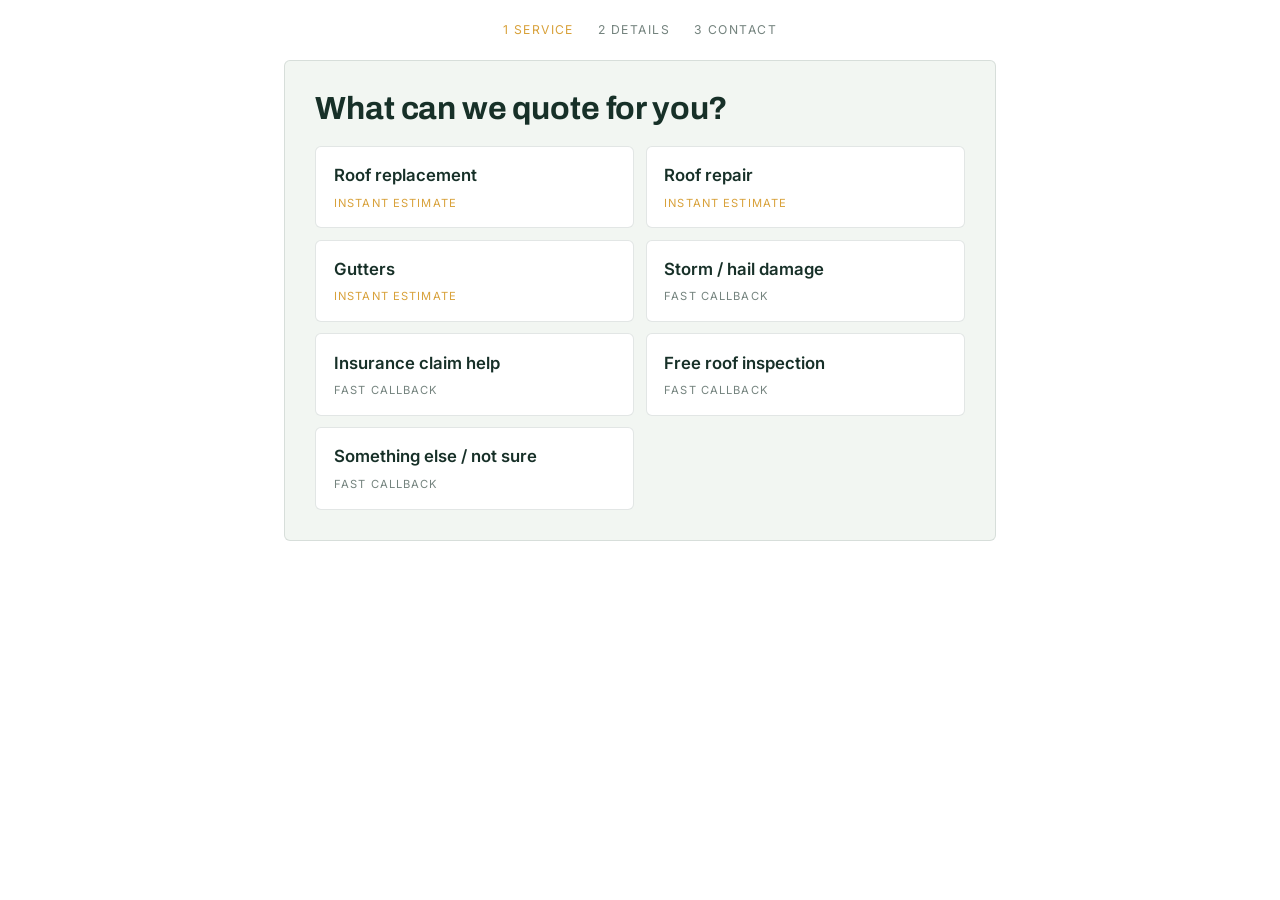
==== index.html @ 7a33d879 "Roofing instant-quote embed (North Star / Texas) — standalone iframe page Demo mode + example pricin" ====
<!DOCTYPE html>
<html lang="en">
<head>
  <meta charset="UTF-8" />
  <meta name="viewport" content="width=device-width, initial-scale=1" />
  <title>Instant Roofing Quote</title>
  <link rel="preconnect" href="https://fonts.googleapis.com" />
  <link rel="preconnect" href="https://fonts.gstatic.com" crossorigin />
  <link href="https://fonts.googleapis.com/css2?family=Archivo:wght@500;600;700;800&family=Inter:wght@300;400;500;600&family=Montserrat:wght@500;700&display=swap" rel="stylesheet" />
  <link rel="stylesheet" href="styles/main.css?v=2721279b" />
  <style>
    /* Embed mode: strip page chrome so only the quote tool shows */
    html, body { margin:0; background:transparent; }
    .wc-section--quote { padding: 20px 0; background:transparent; }
    .wc-wrap { max-width: 760px; }
  </style>
</head>
<body>
  <section class="wc-section wc-section--quote">
    <div class="wc-wrap">
      <div id="wcQuote" class="wc-quote" data-disclaimer="Estimate only — final price confirmed after a free roof inspection. Storm/hail and insurance work is quoted separately.">
        <noscript><p>Please enable JavaScript to use the instant quote tool.</p></noscript>
      </div>
    </div>
  </section>
  <script>window.QUOTE_CONFIG = {"business": "North Star Roofing & Restoration", "ajax": "", "domain": "northstarroofingtx.com", "phone": "(972) 555-0184", "phoneRaw": "+19725550184", "spread": 0.18, "roundTo": 100, "disclaimer": "Estimate only \u2014 final price confirmed after a free roof inspection. Storm/hail and insurance work is quoted separately.", "instant": [{"key": "replacement", "name": "Roof replacement", "base": 0, "fields": [{"key": "size", "label": "Roof size", "type": "select", "options": [{"value": "small", "label": "Small home (~1,500 sq ft)", "base": 9000}, {"value": "medium", "label": "Average home (~2,000 sq ft)", "base": 12000}, {"value": "large", "label": "Large home (~2,800 sq ft)", "base": 17000}, {"value": "xl", "label": "Extra-large (3,500+ sq ft)", "base": 22000}]}, {"key": "material", "label": "Shingle / material", "type": "select", "options": [{"value": "three_tab", "label": "3-tab asphalt shingle", "mult": 0.85}, {"value": "architectural", "label": "Architectural / dimensional shingle", "mult": 1.0}, {"value": "impact", "label": "Impact-resistant (Class 4)", "mult": 1.2}, {"value": "metal", "label": "Standing-seam metal", "mult": 1.95}]}, {"key": "stories", "label": "Stories", "type": "select", "options": [{"value": "one", "label": "Single-story", "mult": 1.0}, {"value": "two", "label": "Two-story", "mult": 1.12}]}, {"key": "pitch", "label": "Roof pitch / complexity", "type": "select", "options": [{"value": "standard", "label": "Standard pitch", "mult": 1.0}, {"value": "steep", "label": "Steep or cut-up roof", "mult": 1.18}]}]}, {"key": "repair", "name": "Roof repair", "base": 0, "fields": [{"key": "scope", "label": "What needs repair?", "type": "select", "options": [{"value": "minor", "label": "Minor leak / a few shingles", "base": 450}, {"value": "moderate", "label": "Section repair, flashing or vent", "base": 1200}, {"value": "major", "label": "Multiple areas / large section", "base": 3000}]}, {"key": "material", "label": "Roof type", "type": "select", "options": [{"value": "shingle", "label": "Asphalt shingle", "mult": 1.0}, {"value": "tile", "label": "Tile", "mult": 1.45}, {"value": "metal", "label": "Metal", "mult": 1.35}, {"value": "flat", "label": "Flat / low-slope", "mult": 1.25}]}]}, {"key": "gutters", "name": "Gutters", "base": 0, "fields": [{"key": "size", "label": "Home size", "type": "select", "options": [{"value": "small", "label": "Single-story (~150 ft)", "base": 1500}, {"value": "medium", "label": "Two-story / larger (~220 ft)", "base": 2400}, {"value": "large", "label": "Large / complex (~300 ft)", "base": 3400}]}, {"key": "type", "label": "Gutter type", "type": "select", "options": [{"value": "seamless5", "label": "Seamless aluminum 5\"", "mult": 1.0}, {"value": "oversized6", "label": "Oversized 6\"", "mult": 1.3}, {"value": "guards", "label": "With gutter guards", "mult": 1.7}]}]}], "intake": [{"key": "storm", "name": "Storm / hail damage", "fields": []}, {"key": "insurance", "name": "Insurance claim help", "fields": []}, {"key": "inspection", "name": "Free roof inspection", "fields": []}, {"key": "other", "name": "Something else / not sure", "fields": []}]};</script>
  <script src="scripts/quote.js"></script>
</body>
</html>
---- styles/main.css ----
/* ============================================================
   LITE layout — "sandstone" / West-Coast outdoor-living look.
   Own namespace (wc-*). Warm earthy palette + Poppins, themed via tokens.
   ============================================================ */
:root {
  --wc-bg: #ffffff;
  --wc-cream: #f2f6f2;
  --wc-peach: #e6efe7;
  --wc-text: #173028;
  --wc-muted: rgba(23,48,40,0.60);
  --wc-line: rgba(23,48,40,0.12);
  --wc-accent: #d8a13a;
  --wc-on-accent: #15302a;
  --wc-dark: #0f3329;
  --wc-overlay: 12,42,34;
  --wc-ff: 'Inter', system-ui, sans-serif;
  --wc-ff-display: 'Archivo', system-ui, sans-serif;
  --wc-fw-hero: 800;
  --wc-fw-h2: 700;
  --wc-max: 1140px;
  --wc-r: 6px;
}
* { box-sizing: border-box; }
html { scroll-behavior: smooth; }
body { margin: 0; font-family: var(--wc-ff); color: var(--wc-text); background: var(--wc-bg); line-height: 1.65; -webkit-font-smoothing: antialiased; }
h1, h2, h3, h4 { margin: 0 0 .5rem; line-height: 1.15; font-weight: 700; letter-spacing: -0.01em; }
/* Prominent headings use the theme's display face — for tidewater that's an
   elegant serif (Cormorant); for the Poppins themes it's identical to body. */
.wc-pagehead h1, .wc-hero h1, .wc-h2, .wc-cta h2, .wc-promo__h { font-family: var(--wc-ff-display); letter-spacing: -0.005em; }
/* Big numeric + quote moments also use the display serif (per the font map):
   stats numbers, step numbers, trust-band items, testimonial quotes. Small
   headings (card/step/footer titles), eyebrows, buttons, nav and forms stay on
   the body face. For the Poppins themes display == body, so they're unchanged. */
.wc-stats__n, .wc-steps__n, .wc-trust__big, .wc-review p { font-family: var(--wc-ff-display); }
p { margin: 0 0 1rem; }
a { color: inherit; text-decoration: none; }
img { max-width: 100%; display: block; }
.wc-wrap { width: 100%; max-width: var(--wc-max); margin: 0 auto; padding: 0 1.5rem; }
.wc-h2 { font-size: clamp(1.7rem, 3.2vw, 2.4rem); margin-bottom: 1.5rem; font-weight: var(--wc-fw-h2); }

/* kicker with short underline */
.wc-kicker { display: inline-block; font-size: .8rem; font-weight: 700; letter-spacing: .08em; text-transform: uppercase; color: var(--wc-accent); margin: 0 0 .9rem; padding-bottom: .35rem; border-bottom: 2px solid var(--wc-accent); }
.wc-kicker--light { color: #fff; border-color: rgba(255,255,255,.5); }
.wc-kicker--accent { color: var(--wc-accent); border-color: var(--wc-accent); }

/* buttons */
.wc-btn { display: inline-flex; align-items: center; justify-content: center; gap: .5rem; font-weight: 600; font-size: .95rem; padding: .8rem 1.5rem; border-radius: var(--wc-r); border: 2px solid transparent; cursor: pointer; transition: transform .15s ease, box-shadow .15s ease, opacity .15s ease; }
.wc-btn:hover { transform: translateY(-1px); }
.wc-btn--accent { background: var(--wc-accent); color: var(--wc-on-accent); }
.wc-btn--accent:hover { filter: brightness(0.92); }
.wc-btn--dark { background: var(--wc-dark); color: #fff; }
.wc-btn--outline { background: transparent; border-color: rgba(255,255,255,.45); color: #fff; }
.wc-btn--outline:hover { border-color: #fff; }
.wc-btn--lg { padding: 1rem 2rem; font-size: 1.05rem; }
.wc-btn--block { width: 100%; }

/* header */
.wc-header { position: sticky; top: 0; z-index: 50; background: var(--wc-bg); border-bottom: 1px solid var(--wc-line); transition: box-shadow .2s ease; }
.wc-header.is-stuck { box-shadow: 0 2px 14px rgba(54,48,44,.08); }
.wc-header__inner { display: flex; align-items: center; gap: 1.5rem; height: 76px; }
.wc-brand { font-weight: 800; font-size: 1.2rem; letter-spacing: -0.02em; text-transform: uppercase; display: inline-flex; align-items: center; }
.wc-logo { height: 46px; width: auto; display: block; }
.wc-logo--footer { height: 46px; }
.wc-nav { display: flex; gap: 1.5rem; margin-left: auto; }
.wc-nav a { position: relative; font-weight: 500; font-size: .95rem; opacity: .82; padding-bottom: 5px; transition: opacity .2s ease; }
.wc-nav a::after { content: ""; position: absolute; left: 0; bottom: 0; width: 0; height: 1px; background: #fff; transition: width .3s ease; }
.wc-nav a:hover { opacity: 1; }
.wc-nav a:hover::after, .wc-nav a:focus-visible::after, .wc-nav a.active::after { width: 100%; }
.wc-header__actions { display: flex; align-items: center; gap: 1rem; margin-left: auto; }
.wc-phone { font-weight: 700; color: var(--wc-text); }
.wc-call { display: none; align-items: center; gap: .4rem; font-family: var(--wc-ff); font-weight: 700; font-size: .92rem; padding: .55rem .95rem; border-radius: var(--wc-r); background: var(--wc-accent); color: var(--wc-on-accent); }
.wc-call svg { width: 16px; height: 16px; }
.wc-burger { display: none; flex-direction: column; gap: 4px; background: none; border: 0; cursor: pointer; padding: 6px; }
.wc-burger span { width: 22px; height: 2px; background: var(--wc-text); border-radius: 2px; }
.wc-mobile { display: none; flex-direction: column; gap: .25rem; padding: .5rem 1.5rem 1rem; }
.wc-mobile a { padding: .7rem 0; font-weight: 500; font-size: .9rem; text-transform: uppercase; letter-spacing: .14em; border-bottom: 1px solid var(--wc-line); }
.wc-mobile a:last-child { border: 0; margin-top: .5rem; }
.wc-mobile.is-open { display: flex; }

/* hero */
.wc-hero { position: relative; color: #fff; background-image: linear-gradient(100deg, rgba(var(--wc-overlay),.90) 0%, rgba(var(--wc-overlay),.74) 44%, rgba(var(--wc-overlay),.45) 100%), url('../assets/hero.jpg?v=5aa5b622'); background-size: cover; background-position: center; }
.wc-hero__inner { padding: clamp(4rem, 9vw, 7rem) 1.5rem clamp(3rem, 6vw, 5rem); max-width: 760px; }
.wc-hero h1 { font-size: clamp(2.2rem, 5.5vw, 3.8rem); font-weight: var(--wc-fw-hero); margin-bottom: 1.2rem; }
.wc-accent { color: var(--wc-accent); white-space: nowrap; }
.wc-hero p { font-size: 1.15rem; color: rgba(255,255,255,.9); max-width: 560px; margin-bottom: 1.8rem; }
.wc-hero__bar { background: rgba(var(--wc-overlay),.85); border-top: 1px solid rgba(255,255,255,.12); font-size: .9rem; letter-spacing: .02em; }
.wc-hero__bar .wc-wrap { max-width: 760px; padding-top: .9rem; padding-bottom: .9rem; color: rgba(255,255,255,.85); }
/* button row in the hero — equal-width buttons */
.wc-hero__cta { display: flex; flex-wrap: wrap; gap: .9rem; align-items: center; margin-top: 1.8rem; }
.wc-hero__cta .wc-btn { min-width: 190px; }
/* split hero: drop the strip + divider line under the statement; dim the lead for contrast */
.wc-hero--split .wc-hero__bar { display: none; }
.wc-hero--split .wc-hero__copy p { color: rgba(243,247,249,.62); }
.wc-hero--split .wc-hero__cta { margin-top: 2rem; }
/* tall / immersive hero (opt-in via config hero_size:"tall") — shows off the photo */
.wc-hero--tall { background-image: linear-gradient(100deg, rgba(var(--wc-overlay),.94) 0%, rgba(var(--wc-overlay),.88) 48%, rgba(var(--wc-overlay),.60) 74%, rgba(var(--wc-overlay),.32) 100%), url('../assets/hero.jpg?v=5aa5b622'); }
.wc-hero--tall .wc-hero__inner { max-width: 920px; min-height: min(84vh, 780px); display: flex; flex-direction: column; justify-content: center; padding-top: clamp(5rem, 12vw, 9rem); padding-bottom: clamp(4rem, 9vw, 7rem); }
.wc-hero--tall h1 { font-size: clamp(2.6rem, 6.4vw, 4.6rem); }
.wc-hero--tall .wc-hero__copy > p { font-size: 1.2rem; max-width: 620px; }
/* split hero (opt-in via config hero_size:"split") — statement left, whole photo right */
.wc-hero__media { display: none; }
.wc-hero--split { background-image: none; background: var(--wc-dark); }
.wc-hero--split .wc-hero__inner { max-width: var(--wc-max); display: grid; grid-template-columns: 1.06fr 0.94fr; gap: clamp(1.5rem, 4vw, 3.5rem); align-items: center; padding-top: clamp(2.5rem, 6vw, 4rem); padding-bottom: clamp(2.5rem, 6vw, 4rem); }
.wc-hero--split h1 { font-size: clamp(2rem, 4vw, 3.2rem); }
.wc-hero--split .wc-hero__media { display: block; align-self: stretch; min-height: clamp(300px, 38vw, 460px); background-image: url('../assets/hero.jpg?v=5aa5b622'); background-size: contain; background-position: center; background-repeat: no-repeat; }

/* trust bar */
.wc-trust { padding: 2.5rem 0; border-bottom: 1px solid var(--wc-line); }
.wc-trust__grid { display: grid; grid-template-columns: repeat(3, 1fr); gap: 2rem; align-items: center; text-align: center; }
.wc-trust__big { font-size: 1.4rem; font-weight: var(--wc-fw-hero); margin: 0; }
.wc-trust__sub { color: var(--wc-muted); font-size: .92rem; margin: .3rem 0 0; }

/* sections */
.wc-section { padding: clamp(3.5rem, 7vw, 6rem) 0; }
.wc-pagehead--quote { padding: clamp(2rem, 4vw, 3rem) 0 clamp(1.75rem, 3.5vw, 2.5rem); }
.wc-pagehead--quote p { font-size: 1rem; }
.wc-section--quote { padding-top: clamp(1.25rem, 2.5vw, 1.75rem); }
.wc-section--quote .wc-q__steps { margin-bottom: 1.25rem; }
.wc-section--quote .wc-q__panel { padding: clamp(1.25rem, 3vw, 1.9rem); }
.wc-section--quote .wc-q__panel .wc-h2 { margin-bottom: 1.1rem; }
.wc-section--quote .wc-q__grid { gap: .7rem; }
.wc-section--quote .wc-q__svc { padding: .95rem 1.1rem; gap: .25rem; }
.wc-section--tint { background: var(--wc-cream); }

/* inner page header + prose + checklists */
.wc-pagehead { background: var(--wc-dark); color: #fff; padding: clamp(3rem, 6vw, 4.5rem) 0 clamp(2.5rem, 5vw, 3.5rem); }
.wc-pagehead h1 { font-size: clamp(2rem, 4.5vw, 3rem); font-weight: var(--wc-fw-hero); margin: .5rem 0 .9rem; }
.wc-pagehead p { color: rgba(255,255,255,.86); max-width: 660px; margin: 0; font-size: 1.1rem; }
.wc-crumb { font-size: .82rem; color: rgba(255,255,255,.6); margin-bottom: .7rem; }
.wc-crumb a { color: rgba(255,255,255,.82); }
.wc-crumb a:hover { color: var(--wc-accent); }
.wc-prose { max-width: 760px; }
.wc-prose p { font-size: 1.08rem; color: var(--wc-muted); }
.wc-prose .wc-btn { margin-top: 1rem; }
.wc-checks { list-style: none; padding: 0; margin: 0; display: grid; gap: .8rem; }
.wc-checks--2col { grid-template-columns: 1fr 1fr; }
.wc-checks li { position: relative; padding-left: 1.9rem; font-weight: 500; }
.wc-checks li::before { content: "✓"; position: absolute; left: 0; top: 0; color: var(--wc-accent); font-weight: 700; }
.wc-checks a:hover { color: var(--wc-accent); }
@media (max-width: 600px) { .wc-checks--2col { grid-template-columns: 1fr; } }

/* service grid */
.wc-svc-grid { display: grid; grid-template-columns: repeat(3, 1fr); gap: 1.5rem; }
.wc-svc { display: block; color: inherit; background: var(--wc-bg); border: 1px solid var(--wc-line); border-radius: var(--wc-r); padding: 1.6rem; transition: transform .15s ease, box-shadow .15s ease; }
a.wc-svc:hover { transform: translateY(-3px); box-shadow: 0 10px 28px rgba(54,48,44,.10); }
.wc-ico { display: inline-grid; place-items: center; width: 46px; height: 46px; border-radius: 10px; background: var(--wc-peach); color: var(--wc-accent); margin-bottom: .9rem; }
.wc-ico svg { width: 24px; height: 24px; }
/* minimal icons (opt-in via config minimal_icons): no tile, larger, thinner line */
.wc-icons--minimal .wc-ico { background: none; width: auto; height: auto; border-radius: 0; margin-bottom: 1.15rem; }
.wc-icons--minimal .wc-ico svg { width: 30px; height: 30px; stroke-width: 1.25; }
.wc-svc h3 { font-size: 1.1rem; }
.wc-svc p { color: var(--wc-muted); margin: 0; font-size: .95rem; }
.wc-svc__more { display: inline-block; margin-top: .8rem; color: var(--wc-accent); font-weight: 600; font-size: .9rem; }
.wc-btn--sm { padding: .55rem 1rem; font-size: .88rem; }

/* split (image + text) */
.wc-split { display: grid; grid-template-columns: 1fr 1fr; gap: 3.5rem; align-items: center; }
.wc-split__img { min-height: 380px; border-radius: var(--wc-r); background-size: cover; background-position: center; }

/* steps */
.wc-steps { list-style: none; padding: 0; margin: 0; display: grid; gap: 1.5rem; }
.wc-steps li { display: flex; gap: 1rem; }
.wc-steps__n { flex: none; min-width: 1.6rem; color: var(--wc-accent); font-weight: var(--wc-fw-hero); font-size: 1.7rem; line-height: 1.05; }
.wc-steps h3 { font-size: 1.1rem; margin: .25rem 0 .25rem; }
.wc-steps p { color: var(--wc-muted); margin: 0; }

/* stats band */
.wc-stats { background: var(--wc-dark); color: #fff; padding: clamp(3rem, 6vw, 4.5rem) 0; text-align: center; }
.wc-stats__grid { display: grid; grid-template-columns: repeat(3, 1fr); gap: 2rem; margin-top: 1.5rem; }
.wc-stats__n { display: block; font-size: clamp(2rem, 4vw, 2.8rem); font-weight: var(--wc-fw-hero); color: var(--wc-accent); }
.wc-stats__l { color: rgba(255,255,255,.78); font-size: .95rem; }

/* reviews */
.wc-reviews { display: grid; grid-template-columns: repeat(3, 1fr); gap: 1.5rem; }
.wc-review { margin: 0; background: var(--wc-bg); border: 1px solid var(--wc-line); border-radius: var(--wc-r); padding: 1.6rem; }
.wc-stars { color: var(--wc-accent); letter-spacing: 2px; margin-bottom: .6rem; }
.wc-review p { font-size: 1.18rem; line-height: 1.55; }
.wc-review cite { font-style: normal; font-weight: 700; font-size: .9rem; }

/* locations */
.wc-locations { list-style: none; padding: 0; margin: 0; column-count: 2; column-gap: 2rem; }
.wc-locations li { break-inside: avoid; padding: .35rem 0 .35rem 1.7rem; position: relative; }
.wc-locations li::before { content: "✓"; position: absolute; left: 0; color: var(--wc-accent); font-weight: 700; }
.wc-locations a { font-weight: 500; }
.wc-locations a:hover { color: var(--wc-accent); }
.wc-locations__more { font-weight: 700; color: var(--wc-accent); }
.wc-locations__more::before { content: "" !important; }

/* gallery */
/* gallery copies the Sonshine (editorial) gallery exactly: 90rem container,
   responsive 1.5→5rem side padding, 1.25rem gap between photos. */
.wc-gallery-wrap { width: 100%; max-width: 90rem; margin: 0 auto; padding: 0 clamp(1.5rem, 5vw, 5rem); }
.wc-gallery { display: grid; grid-template-columns: repeat(3, 1fr); gap: 1.25rem; }
/* photo grid styled like the Sonshine gallery: full-bleed cover cells, white
   uppercase caption on a gradient, no side/text padding, sharp corners. */
.wc-gitem { position: relative; width: 100%; aspect-ratio: 4 / 5; overflow: hidden; background: var(--wc-peach); }
.wc-gitem img { width: 100%; height: 100%; object-fit: cover; display: block; transition: transform .7s ease; }
.wc-gitem:hover img { transform: scale(1.05); }
.wc-gitem::after { content: ""; position: absolute; inset: 0; z-index: 1; background: linear-gradient(180deg, rgba(var(--wc-overlay),0) 55%, rgba(var(--wc-overlay),.72) 100%); }
.wc-gitem figcaption { position: absolute; left: 1.25rem; right: 1.25rem; bottom: 1.15rem; z-index: 2; display: flex; flex-direction: column; align-items: flex-start; gap: .4rem; color: #fff; font-family: 'Inter', 'Open Sans', system-ui, sans-serif; text-transform: uppercase; }
.wc-gitem__svc { color: #fff; font-weight: 600; font-size: .82rem; letter-spacing: .1em; line-height: 1.25; }
.wc-gitem__area { color: rgba(255,255,255,.72); font-weight: 500; font-size: .66rem; letter-spacing: .13em; }
.wc-gitem__area::before { content: none; }

/* instant-quote tool */
.wc-quote { max-width: 760px; margin: 0 auto; }
.wc-q__steps { display: flex; gap: 1.5rem; justify-content: center; margin-bottom: 2rem; font-size: .76rem; letter-spacing: .12em; text-transform: uppercase; color: var(--wc-muted); }
.wc-q__steps span.on { color: var(--wc-accent); }
.wc-q__panel { background: var(--wc-cream); border: 1px solid var(--wc-line); border-radius: var(--wc-r); padding: clamp(1.5rem, 4vw, 2.5rem); }
.wc-q__panel .wc-h2 { font-size: clamp(1.4rem, 3vw, 2rem); margin-bottom: 1.5rem; }
.wc-q__grid { display: grid; grid-template-columns: 1fr 1fr; gap: 1rem; }
.wc-q__svc { display: flex; flex-direction: column; gap: .4rem; align-items: flex-start; text-align: left; padding: 1.2rem; background: var(--wc-bg); border: 1px solid var(--wc-line); border-radius: var(--wc-r); cursor: pointer; transition: border-color .15s ease, transform .15s ease; color: var(--wc-text); font: inherit; }
.wc-q__svc:hover { border-color: var(--wc-accent); transform: translateY(-2px); }
.wc-q__svc-name { font-weight: 600; font-size: 1.05rem; }
.wc-q__svc-tag { font-size: .7rem; letter-spacing: .1em; text-transform: uppercase; color: var(--wc-accent); }
.wc-q__svc-tag--alt { color: var(--wc-muted); }
.wc-q__fields { display: grid; grid-template-columns: 1fr 1fr; gap: 1rem; margin-bottom: 1.5rem; }
.wc-q__field { display: block; font-size: .8rem; font-weight: 600; }
.wc-q__field > span { display: block; margin-bottom: .35rem; }
.wc-q__field input, .wc-q__field select, .wc-q__field textarea { width: 100%; padding: .7rem .8rem; border: 1px solid var(--wc-line); border-radius: 8px; background: var(--wc-bg); color: var(--wc-text); font: inherit; font-weight: 400; }
.wc-q__field input:focus, .wc-q__field select:focus, .wc-q__field textarea:focus { outline: 2px solid var(--wc-accent); outline-offset: 1px; border-color: transparent; }
.wc-nowrap { white-space: nowrap; }
.wc-q__hint { color: var(--wc-muted); font-size: .85rem; line-height: 1.45; margin: -.6rem 0 1.2rem; }
.wc-q__back { color: var(--wc-muted); cursor: pointer; font-size: .85rem; font-weight: 600; margin: 0 0 .9rem; }
.wc-q__back:hover { color: var(--wc-accent); }
.wc-q__fine { color: var(--wc-muted); font-size: .8rem; margin: 1rem 0 0; }
.wc-q__result { text-align: center; }
.wc-q__range { font-family: var(--wc-ff-display); font-weight: var(--wc-fw-hero); font-size: clamp(2.4rem, 6vw, 3.6rem); color: var(--wc-accent); line-height: 1.05; margin: .3rem 0; }
.wc-q__range--sm { font-size: clamp(1.8rem, 4vw, 2.6rem); color: var(--wc-text); }
.wc-q__sub { color: var(--wc-muted); max-width: 54ch; margin: .5rem auto 1.2rem; }
.wc-q__sent { color: var(--wc-text); max-width: 54ch; margin: 0 auto 1.6rem; }
.wc-q__actions { display: flex; flex-direction: column; align-items: center; gap: .75rem; }
.wc-q__call { white-space: nowrap; }
@media (max-width: 600px) {
  .wc-q__fields { grid-template-columns: 1fr; }
  /* Quote: keep services in two columns on mobile + compact the page header
     so every service is visible on first load instead of scrolling. */
  .wc-section--quote .wc-q__grid { grid-template-columns: 1fr 1fr; gap: .5rem; }
  .wc-section--quote .wc-q__svc { padding: .7rem .8rem; }
  .wc-section--quote .wc-q__svc-name { font-size: .92rem; line-height: 1.2; }
  .wc-section--quote .wc-q__svc-tag { font-size: .62rem; }
  .wc-pagehead--quote { padding: 1.25rem 0 1.1rem; }
  .wc-pagehead--quote h1 { font-size: 1.7rem; margin: .35rem 0 .6rem; }
  .wc-pagehead--quote p { font-size: .9rem; line-height: 1.4; }
  .wc-section--quote .wc-q__steps { margin-bottom: 1rem; gap: 1rem; font-size: .68rem; }
  .wc-section--quote .wc-q__panel { padding: 1.1rem; }
  .wc-section--quote .wc-q__panel .wc-h2 { font-size: 1.3rem; margin-bottom: .9rem; }
}
@media (max-width: 380px) { .wc-q__grid, .wc-section--quote .wc-q__grid { grid-template-columns: 1fr; } }
@media (max-width: 1024px) { .wc-gallery { grid-template-columns: repeat(2, 1fr); } }
@media (max-width: 580px) { .wc-gallery { grid-template-columns: 1fr; } }

/* contact form */
.wc-form { background: var(--wc-bg); border: 1px solid var(--wc-line); border-radius: var(--wc-r); padding: 1.8rem; box-shadow: 0 8px 30px rgba(54,48,44,.06); }
.wc-form__row { display: grid; grid-template-columns: 1fr 1fr; gap: 1rem; }
.wc-form label { display: block; font-weight: 600; font-size: .88rem; margin-bottom: 1rem; }
.wc-form input, .wc-form select, .wc-form textarea { width: 100%; margin-top: .35rem; padding: .7rem .8rem; border: 1px solid var(--wc-line); border-radius: 8px; font: inherit; font-weight: 400; background: var(--wc-bg); color: var(--wc-text); }
.wc-form input:focus, .wc-form select:focus, .wc-form textarea:focus { outline: 2px solid var(--wc-accent); outline-offset: 1px; border-color: transparent; }
.wc-contact__line { margin: .3rem 0; }
.wc-contact__line a { color: var(--wc-accent); font-weight: 600; }
.wc-badge { max-width: 160px; height: auto; margin-top: 1.5rem; }

/* Extended contact (engine tier): fuller quote form + info card */
.wc-contactx__lead { color: var(--wc-muted); max-width: 620px; margin: .6rem 0 2.2rem; }
.wc-opt { color: var(--wc-muted); font-weight: 500; font-size: .8rem; }
.wc-contactx { display: grid; grid-template-columns: 1.6fr 1fr; gap: 2.5rem; align-items: start; }
.wc-form--lg { padding: 2rem; }
.wc-upload { display: block; margin-bottom: 1rem; }
.wc-upload__title { display: block; font-weight: 600; font-size: .88rem; margin-bottom: .45rem; }
.wc-upload__title em { color: var(--wc-muted); font-style: normal; font-weight: 500; font-size: .8rem; }
.wc-upload__drop { display: flex; flex-direction: column; align-items: center; justify-content: center; gap: .35rem; text-align: center; padding: 1.8rem 1rem; border: 1.5px dashed var(--wc-line-strong); border-radius: var(--wc-r); cursor: pointer; transition: border-color .15s, background .15s; position: relative; }
.wc-upload__drop:hover, .wc-upload__drop.is-drag { border-color: var(--wc-accent); background: var(--wc-subtle); }
.wc-upload__drop.is-filled { border-style: solid; border-color: var(--wc-accent); }
.wc-upload__drop svg { width: 26px; height: 26px; color: var(--wc-muted); }
.wc-upload__cta { font-size: .9rem; }
.wc-upload__cta strong { color: var(--wc-accent); }
.wc-upload__hint { font-size: .76rem; letter-spacing: .04em; text-transform: uppercase; color: var(--wc-muted); }
.wc-upload__drop input[type="file"] { position: absolute; inset: 0; opacity: 0; cursor: pointer; }
.wc-upload__more { font-size: .85rem; color: var(--wc-muted); margin: .9rem 0 0; }
.wc-upload__more a { color: var(--wc-accent); font-weight: 600; }
.wc-infocard { background: var(--wc-surface); border: 1px solid var(--wc-line); border-radius: var(--wc-r); padding: 1.8rem; }
.wc-infocard__h { font-family: var(--wc-ff-display); font-weight: var(--wc-fw-h2); font-size: 1.5rem; margin: 0 0 1.4rem; }
.wc-infocard__row { display: flex; flex-direction: column; gap: .15rem; padding: .85rem 0; border-top: 1px solid var(--wc-line); }
.wc-infocard__row:first-of-type { border-top: 0; padding-top: 0; }
.wc-infocard__k { font-size: .72rem; letter-spacing: .1em; text-transform: uppercase; color: var(--wc-muted); }
.wc-infocard__v { color: var(--wc-text); }
.wc-infocard a.wc-infocard__v { color: var(--wc-accent); font-weight: 600; }
.wc-infocard .wc-badge { margin-top: 1.2rem; }
@media (max-width: 820px) { .wc-contactx { grid-template-columns: 1fr; } }
.wc-cert { display: grid; grid-template-columns: auto 1fr; gap: clamp(1.2rem, 3vw, 2.6rem); align-items: center; }
.wc-cert__badge { width: clamp(110px, 15vw, 150px); height: auto; object-fit: contain; }
.wc-cert__body p:last-child { margin-bottom: 0; color: var(--wc-muted); }
@media (max-width: 640px) { .wc-cert { grid-template-columns: 1fr; } .wc-cert__badge { width: 120px; } }

/* brands */
.wc-brands { text-align: center; }
.wc-brands-img { display: block; width: 100%; max-width: 1040px; margin: 0 auto; height: auto; }
.wc-brands__cta { margin-top: 1.75rem; }

/* feature/brand page promo band */
.wc-promo { background: var(--wc-dark); color: #fff; padding: clamp(3rem, 6vw, 4.5rem) 0; text-align: center; }
.wc-promo__h { color: #fff; font-size: clamp(1.6rem, 3.2vw, 2.3rem); margin: .2rem 0; font-weight: var(--wc-fw-h2); }
.wc-promo__sub { color: rgba(255,255,255,.82); max-width: 640px; margin: .5rem auto 1.8rem; }
.wc-promo__grid { display: grid; grid-template-columns: repeat(4, 1fr); gap: 1rem; max-width: 920px; margin: 0 auto; }
.wc-promo__grid > div { border: 1px solid rgba(255,255,255,.18); border-radius: var(--wc-r); padding: 1.3rem .75rem; }
@media (max-width: 700px) { .wc-promo__grid { grid-template-columns: 1fr 1fr; } }
.wc-brands__intro { color: var(--wc-muted); max-width: 640px; margin: 0 auto 1.6rem; }
.wc-brands__row { display: flex; flex-wrap: wrap; justify-content: center; gap: .75rem; }
.wc-brand-chip { display: inline-flex; align-items: center; padding: .7rem 1.4rem; border: 1px solid var(--wc-line); border-radius: 999px; background: var(--wc-bg); font-weight: 700; font-size: 1.05rem; }
.wc-brands__more { color: var(--wc-muted); font-weight: 600; margin: 1.4rem 0 0; }
.wc-brand-logos { display: flex; flex-wrap: wrap; align-items: center; justify-content: center; gap: 2.5rem 4rem; margin-top: 2rem; }
.wc-brand-logo { height: 38px; width: auto; max-width: 240px; object-fit: contain; opacity: .9; }
@media (max-width: 600px) { .wc-brand-logo { height: 30px; } }

/* faq */
.wc-faq { max-width: 760px; margin: 0 auto; }
.wc-faq__title { text-align: center; }
.wc-faq details { border: 1px solid var(--wc-line); border-radius: var(--wc-r); padding: 0 1.2rem; margin-bottom: .8rem; background: var(--wc-bg); }
.wc-faq summary { cursor: pointer; font-weight: 600; padding: 1rem 0; list-style: none; display: flex; justify-content: space-between; align-items: center; }
.wc-faq summary::-webkit-details-marker { display: none; }
.wc-faq summary::after { content: "+"; color: var(--wc-accent); font-size: 1.3rem; font-weight: 700; }
.wc-faq details[open] summary::after { content: "–"; }
.wc-faq details p { color: var(--wc-muted); margin: 0 0 1rem; }

/* cta band */
.wc-cta { background: var(--wc-dark); color: #fff; padding: clamp(3rem, 6vw, 4.5rem) 0; }
.wc-cta__inner { display: flex; align-items: center; justify-content: space-between; gap: 2rem; flex-wrap: wrap; }
.wc-cta h2 { color: #fff; font-size: clamp(1.7rem, 3.5vw, 2.5rem); margin: 0; font-weight: var(--wc-fw-h2); }

/* footer */
.wc-footer { background: var(--wc-dark); color: rgba(255,255,255,.72); padding: 3.5rem 0 1.5rem; }
.wc-footer__grid { display: grid; grid-template-columns: 1.6fr 1fr 1fr 1.2fr; gap: 2rem; }
.wc-footer h4 { color: #fff; font-size: 1rem; }
.wc-footer a { color: rgba(255,255,255,.8); }
.wc-footer a:hover { color: var(--wc-accent); }
.wc-brand--footer { font-weight: 800; font-size: 1.2rem; text-transform: uppercase; color: #fff; margin-bottom: .6rem; }
.wc-footer__bottom { display: flex; justify-content: space-between; gap: 1rem; flex-wrap: wrap; margin-top: 2.5rem; padding-top: 1.5rem; border-top: 1px solid rgba(255,255,255,.15); font-size: .85rem; }

/* responsive */
@media (max-width: 900px) {
  .wc-nav { display: none; }
  .wc-burger { display: flex; }
  .wc-header .wc-phone { display: none; }
  .wc-header__actions .wc-btn { display: none; }   /* hide header Get Quote on mobile */
  .wc-call { display: inline-flex; }                /* show Call button (with number) on mobile */
  .wc-header__inner { gap: .6rem; }
  .wc-header__inner .brand-logo { height: 18px; }   /* shrink wordmark to make room for the number */
  .wc-header__actions { gap: .5rem; }
  .wc-call { padding: .5rem .7rem; font-size: .8rem; gap: .3rem; white-space: nowrap; }
  .wc-call svg { width: 14px; height: 14px; }
  .wc-svc-grid, .wc-reviews, .wc-trust__grid, .wc-stats__grid { grid-template-columns: 1fr; }
  .wc-split { grid-template-columns: 1fr; gap: 2rem; }
  .wc-cta__inner { flex-direction: column; align-items: flex-start; }
  .wc-footer__grid { grid-template-columns: 1fr 1fr; }
  /* uniform, slightly darker veil where hero text stacks full-width */
  .wc-hero:not(.wc-hero--split) { background-image: linear-gradient(rgba(var(--wc-overlay),.74), rgba(var(--wc-overlay),.74)), url('../assets/hero.jpg?v=5aa5b622'); }
  .wc-hero--split .wc-hero__inner { grid-template-columns: 1fr; }
  .wc-hero--split .wc-hero__media { min-height: 260px; }
}
@media (max-width: 600px) {
  .wc-footer__grid { grid-template-columns: 1fr; }
  .wc-form__row { grid-template-columns: 1fr; }
  .wc-locations { column-count: 1; }
}

/* Specialties callout (home) — highlights moat/feature pages with a full pitch */
.wc-spec-grid { display: grid; grid-template-columns: repeat(2, 1fr); gap: 1.25rem; margin-top: 2rem; }
@media (max-width: 760px) { .wc-spec-grid { grid-template-columns: 1fr; } }
.wc-spec { display: block; color: inherit; text-decoration: none; background: var(--wc-cream); border: 1px solid var(--wc-line); border-radius: var(--wc-r); padding: 2rem; transition: transform .15s ease, border-color .15s ease; }
.wc-spec:hover, .wc-spec:focus-visible { transform: translateY(-2px); border-color: var(--wc-accent); }
.wc-spec__eyebrow { font-size: .72rem; letter-spacing: .14em; text-transform: uppercase; color: var(--wc-accent); margin: 0 0 .6rem; }
.wc-spec__h { font-family: var(--wc-ff-display); font-weight: var(--wc-fw-h2); font-size: 1.5rem; line-height: 1.18; margin: 0 0 .7rem; }
.wc-spec__p { color: var(--wc-muted); margin: 0 0 1.1rem; }
.wc-spec__link { color: var(--wc-accent); font-weight: 600; font-size: .95rem; }

/* Certifications strip (engine tier) */
.wc-creds__intro { color: var(--wc-muted); max-width: 640px; margin: .6rem 0 0; }
.wc-creds { display: flex; flex-wrap: wrap; gap: 1rem; margin-top: 2rem; }
.wc-cred { flex: 1 1 150px; min-width: 140px; display: flex; flex-direction: column; align-items: center; justify-content: center; text-align: center; gap: .35rem; padding: 1.4rem 1rem; background: var(--wc-bg); border: 1px solid var(--wc-line); border-radius: var(--wc-r); }
.wc-cred__name { font-family: var(--wc-ff-display); font-weight: var(--wc-fw-h2); font-size: 1.5rem; color: var(--wc-accent); letter-spacing: .02em; }
.wc-cred__detail { font-size: .72rem; letter-spacing: .08em; text-transform: uppercase; color: var(--wc-muted); }
.wc-cred__logo { max-height: 52px; width: auto; object-fit: contain; }
.wc-cred-logos { display: flex; flex-wrap: wrap; align-items: center; justify-content: center; gap: 2.5rem 3.5rem; margin-top: 1.75rem; }
.wc-cred-chip { display: inline-flex; align-items: center; justify-content: center; }
.wc-cred-chip img { height: 64px; width: auto; max-width: 260px; object-fit: contain; display: block; opacity: .92; }
.wc-cred-chip img[alt*="LBE"], .wc-cred-chip img[alt*="seal"] { height: 84px; }
@media (max-width: 600px) { .wc-cred-chip img { height: 52px; } }

/* Founder / leadership feature (engine tier) */
.wc-founder { display: grid; grid-template-columns: auto 1fr; gap: clamp(1.5rem, 4vw, 3rem); align-items: center; }
@media (max-width: 640px) { .wc-founder { grid-template-columns: 1fr; text-align: center; justify-items: center; } }
.wc-founder__photo { width: clamp(140px, 20vw, 184px); height: clamp(140px, 20vw, 184px); border-radius: 50%; object-fit: cover; }
.wc-founder__quote { font-family: var(--wc-ff-display); font-weight: var(--wc-fw-h2); font-size: clamp(1.3rem, 2.5vw, 1.85rem); line-height: 1.3; margin: .4rem 0 1.1rem; color: var(--wc-text); }
.wc-founder__name { font-weight: 700; margin: 0; }
.wc-founder__name span { display: block; font-weight: 500; color: var(--wc-muted); font-size: .92rem; margin-top: .15rem; }
.wc-founder__email { display: inline-block; margin-top: .6rem; color: var(--wc-accent); font-weight: 600; font-size: .95rem; }

/* ============================================================
   ROOF LAYOUT — roofing-specific components (rf-) + overrides.
   Restructures the lite skeleton so it reads as its own design:
   split hero+form, credential strip, insurance-claim steps,
   why-choose grid, before/after gallery, bordered service cards.
   ============================================================ */

/* --- ghost buttons --- */
.wc-btn--ghost { background: transparent; border-color: rgba(255,255,255,.55); color: #fff; }
.wc-btn--ghost:hover { border-color: #fff; background: rgba(255,255,255,.08); }
.wc-btn--ghost-dark { background: transparent; border-color: var(--wc-dark); color: var(--wc-dark); }
.wc-btn--ghost-dark:hover { background: var(--wc-dark); color: #fff; }

/* --- top utility bar --- */
.rf-topbar { background: var(--wc-dark); color: rgba(255,255,255,.85); font-size: .82rem; }
.rf-topbar__inner { display: flex; align-items: center; justify-content: space-between; gap: 1rem; padding-top: .55rem; padding-bottom: .55rem; }
.rf-topbar__items { display: flex; align-items: center; gap: .6rem; flex-wrap: wrap; }
.rf-topbar .rf-dot { opacity: .45; }
.rf-topbar__phone { color: #fff; font-weight: 700; letter-spacing: .01em; white-space: nowrap; }
.rf-topbar__phone:hover { color: var(--wc-accent); }
@media (max-width: 720px){ .rf-topbar__items span:not(:first-child){ display:none; } }

/* --- split hero with lead form --- */
.rf-hero { position: relative; color: #fff; background-image: linear-gradient(105deg, rgba(var(--wc-overlay),.88) 0%, rgba(var(--wc-overlay),.58) 44%, rgba(var(--wc-overlay),.18) 100%), url('../assets/hero.jpg'); background-size: cover; background-position: center 35%; }
.rf-hero__scrim { display: none; }
.rf-hero__inner { display: grid; grid-template-columns: 1.05fr .95fr; gap: clamp(1.75rem, 4vw, 3.5rem); align-items: center; padding-top: clamp(2.75rem, 6vw, 4.5rem); padding-bottom: clamp(2.75rem, 6vw, 4.5rem); }
.rf-eyebrow { display: inline-block; font-family: var(--wc-ff-display); font-weight: 700; font-size: .82rem; letter-spacing: .12em; text-transform: uppercase; color: var(--wc-accent); margin: 0 0 .9rem; }
.rf-hero h1 { font-family: var(--wc-ff-display); font-weight: var(--wc-fw-hero); font-size: clamp(2.1rem, 4.3vw, 3.4rem); line-height: 1.06; letter-spacing: -.01em; margin: 0 0 1.1rem; }
.rf-hero__lead { font-size: 1.1rem; line-height: 1.6; color: rgba(255,255,255,.86); max-width: 33rem; margin: 0 0 1.4rem; }
.rf-hero__chips { list-style: none; margin: 0 0 1.6rem; padding: 0; display: grid; gap: .5rem; }
.rf-hero__chips li { font-weight: 600; font-size: .98rem; color: #fff; }
.rf-hero__chips li::first-letter { color: var(--wc-accent); }
.rf-hero__actions { display: flex; flex-wrap: wrap; align-items: center; gap: 1.1rem; }
.rf-hero__link { color: #fff; font-weight: 600; font-size: .95rem; border-bottom: 2px solid var(--wc-accent); padding-bottom: 2px; }
.rf-hero__link:hover { color: var(--wc-accent); }

/* lead form card */
.rf-leadform { background: #fff; color: var(--wc-text); border-radius: var(--wc-r); box-shadow: 0 24px 60px rgba(0,0,0,.28); border-top: 5px solid var(--wc-accent); padding: clamp(1.4rem, 2.4vw, 1.9rem); }
.rf-leadform__head h2 { font-family: var(--wc-ff-display); font-weight: var(--wc-fw-h2); font-size: 1.4rem; margin: 0 0 .35rem; line-height: 1.15; }
.rf-leadform__head p { color: var(--wc-muted); font-size: .92rem; margin: 0 0 1.15rem; }
.rf-form { display: grid; gap: .75rem; }
.rf-form label { display: grid; gap: .3rem; font-size: .82rem; font-weight: 600; color: var(--wc-text); }
.rf-form input, .rf-form select { width: 100%; padding: .7rem .8rem; border: 1px solid var(--wc-line); border-radius: 5px; font: inherit; font-size: .95rem; font-weight: 400; background: #fff; color: var(--wc-text); }
.rf-form input:focus, .rf-form select:focus { outline: none; border-color: var(--wc-dark); box-shadow: 0 0 0 3px rgba(21,69,58,.12); }
.rf-form__row { display: grid; grid-template-columns: 1fr 1fr; gap: .75rem; }
.rf-form .wc-btn { margin-top: .35rem; }
.rf-form__fine { text-align: center; font-size: .78rem; color: var(--wc-muted); margin: .2rem 0 0; }

@media (max-width: 860px){
  .rf-hero__inner { grid-template-columns: 1fr; gap: 2rem; }
  .rf-leadform { max-width: 30rem; }
}

/* --- credential strip --- */
.rf-creds { background: var(--wc-cream); border-bottom: 1px solid var(--wc-line); }
.rf-creds__inner { display: flex; align-items: center; flex-wrap: wrap; gap: .8rem 1.6rem; padding-top: 1.1rem; padding-bottom: 1.1rem; }
.rf-creds__lead { font-weight: 700; font-size: .9rem; color: var(--wc-dark); }
.rf-creds__list { list-style: none; display: flex; flex-wrap: wrap; gap: .5rem .7rem; margin: 0; padding: 0; }
.rf-creds__list li { font-size: .82rem; font-weight: 600; color: var(--wc-text); background: #fff; border: 1px solid var(--wc-line); border-radius: 999px; padding: .35rem .8rem; }

/* --- insurance claim steps --- */
.rf-claim { padding: clamp(3.5rem, 7vw, 6rem) 0; background: var(--wc-bg); }
.rf-claim__lead { color: var(--wc-muted); max-width: 44rem; margin: 0 0 2.4rem; font-size: 1.05rem; }
.rf-steps { display: grid; grid-template-columns: repeat(3, 1fr); gap: 1.25rem; }
.rf-step { position: relative; background: var(--wc-cream); border: 1px solid var(--wc-line); border-radius: var(--wc-r); padding: 2.4rem 1.5rem 1.6rem; }
.rf-step__num { position: absolute; top: -1.1rem; left: 1.5rem; width: 2.6rem; height: 2.6rem; display: grid; place-items: center; background: var(--wc-dark); color: #fff; font-family: var(--wc-ff-display); font-weight: 800; font-size: 1.2rem; border-radius: 8px; box-shadow: 0 6px 16px rgba(15,51,41,.3); }
.rf-step h3 { font-family: var(--wc-ff-display); font-size: 1.12rem; margin: 0 0 .5rem; }
.rf-step p { color: var(--wc-muted); font-size: .95rem; margin: 0; }
.rf-claim__cta { display: flex; flex-wrap: wrap; align-items: center; gap: 1rem 1.4rem; margin-top: 2.2rem; }
.rf-claim__note { color: var(--wc-muted); font-size: .92rem; }

/* --- service cards: white, green hairline, gold top tab, filled icon chip --- */
.wc-svc-grid { display: grid; grid-template-columns: repeat(3, 1fr); gap: 1.25rem; }
.wc-svc { position: relative; display: block; background: #fff; border: 1px solid var(--wc-line); border-top: 3px solid var(--wc-accent); border-radius: var(--wc-r); padding: 1.6rem 1.5rem; color: var(--wc-text); transition: transform .16s ease, box-shadow .16s ease; }
.wc-svc:hover { transform: translateY(-4px); box-shadow: 0 16px 36px rgba(15,51,41,.14); }
.wc-svc .wc-ico { display: inline-grid; place-items: center; width: 3rem; height: 3rem; border-radius: 10px; background: var(--wc-dark); color: #fff; margin-bottom: 1rem; }
.wc-svc .wc-ico svg { width: 1.5rem; height: 1.5rem; }
.wc-svc h3 { font-family: var(--wc-ff-display); font-size: 1.15rem; margin: 0 0 .5rem; }
.wc-svc p { color: var(--wc-muted); font-size: .95rem; margin: 0 0 1rem; }
.wc-svc__more { font-weight: 700; font-size: .9rem; color: var(--wc-dark); }
.wc-svc:hover .wc-svc__more { color: var(--wc-accent); }

/* --- why choose grid --- */
.rf-why { padding: clamp(3.5rem, 7vw, 6rem) 0; background: var(--wc-dark); color: #fff; }
.rf-why .wc-kicker { color: var(--wc-accent); border-color: var(--wc-accent); }
.rf-why .wc-h2 { color: #fff; }
.rf-why__grid { display: grid; grid-template-columns: repeat(4, 1fr); gap: 1.25rem; }
.rf-why__card { background: rgba(255,255,255,.05); border: 1px solid rgba(255,255,255,.12); border-radius: var(--wc-r); padding: 1.6rem 1.4rem; }
.rf-why__icon { width: 3rem; height: 3rem; display: grid; place-items: center; background: var(--wc-accent); color: var(--wc-dark); border-radius: 10px; font-size: 1.4rem; margin-bottom: 1rem; }
.rf-why__card h3 { font-family: var(--wc-ff-display); font-size: 1.1rem; margin: 0 0 .5rem; color: #fff; }
.rf-why__card p { color: rgba(255,255,255,.74); font-size: .93rem; margin: 0; }

/* --- before/after gallery --- */
.rf-gallery { padding: clamp(3.5rem, 7vw, 6rem) 0; background: var(--wc-bg); }
.rf-gallery__lead { color: var(--wc-muted); max-width: 40rem; margin: 0 0 2.2rem; }
.rf-ba__grid { display: grid; grid-template-columns: repeat(3, 1fr); gap: 1.25rem; }
.rf-ba { margin: 0; }
.rf-ba__img { position: relative; aspect-ratio: 4/3; border-radius: var(--wc-r); overflow: hidden; border: 1px solid var(--wc-line); }
.rf-ba--ph { background: linear-gradient(120deg, #3a4742 0%, #3a4742 50%, var(--wc-cream) 50%, var(--wc-cream) 100%); }
.rf-ba__tag { position: absolute; bottom: .7rem; font-size: .72rem; font-weight: 700; letter-spacing: .06em; text-transform: uppercase; padding: .25rem .6rem; border-radius: 4px; }
.rf-ba__tag--before { left: .7rem; background: rgba(0,0,0,.6); color: #fff; }
.rf-ba__tag--after { right: .7rem; background: var(--wc-accent); color: var(--wc-dark); }
.rf-ba figcaption { font-size: .9rem; font-weight: 600; color: var(--wc-text); margin-top: .7rem; }
.rf-gallery__cta { margin-top: 2rem; }

/* --- reviews: 6-up with avatar initials + aggregate --- */
.rf-reviews__agg { font-size: 1rem; color: var(--wc-text); margin: -.6rem 0 1.8rem; letter-spacing: .04em; }
.rf-reviews__agg span, .rf-reviews__agg::before { color: var(--wc-accent); }
.rf-reviews__grid { display: grid; grid-template-columns: repeat(3, 1fr); gap: 1.25rem; }
.rf-review { background: #fff; border: 1px solid var(--wc-line); border-radius: var(--wc-r); padding: 1.5rem; margin: 0; }
.rf-review .wc-stars { color: var(--wc-accent); margin-bottom: .6rem; }
.rf-review p { font-size: .95rem; line-height: 1.55; margin: 0 0 1rem; }
.rf-review cite { display: flex; align-items: center; gap: .6rem; font-style: normal; font-weight: 600; font-size: .9rem; color: var(--wc-text); }
.rf-review__av { display: inline-grid; place-items: center; width: 2.1rem; height: 2.1rem; border-radius: 50%; background: var(--wc-dark); color: #fff; font-size: .78rem; font-weight: 700; }
.rf-reviews__cta { margin-top: 2rem; text-align: center; }

/* --- service-area links: multi-column --- */
.rf-locations { column-count: 2; column-gap: 1.5rem; }

@media (max-width: 860px){
  .rf-steps, .wc-svc-grid, .rf-why__grid, .rf-ba__grid, .rf-reviews__grid { grid-template-columns: 1fr 1fr; }
}
@media (max-width: 560px){
  .rf-steps, .wc-svc-grid, .rf-why__grid, .rf-ba__grid, .rf-reviews__grid { grid-template-columns: 1fr; }
  .rf-form__row { grid-template-columns: 1fr; }
}

/* before/after real-pair tiles */
.rf-ba__pair { display: grid; grid-template-columns: 1fr 1fr; gap: 3px; border-radius: var(--wc-r); overflow: hidden; border: 1px solid var(--wc-line); background: var(--wc-line); }
.rf-ba__half { position: relative; height: clamp(220px, 26vw, 300px); overflow: hidden; }
.rf-ba__half img { display: block; width: 100%; height: 100%; object-fit: cover; }

/* keep the header phone on one line (crowded nav) */
.wc-header .wc-phone { white-space: nowrap; font-size: .92rem; }
.wc-header__actions { gap: .8rem; }

/* roof header: keep everything on one line (long wordmark + dense nav) */
.wc-header__inner { gap: 1rem; }
.wc-brand { font-size: 1.02rem; letter-spacing: -0.01em; white-space: nowrap; }
.wc-nav { gap: 1.15rem; }
.wc-nav a { white-space: nowrap; }
.wc-header__actions .wc-btn { white-space: nowrap; }
@media (max-width: 1080px){ .wc-header .wc-phone { display: none; } }
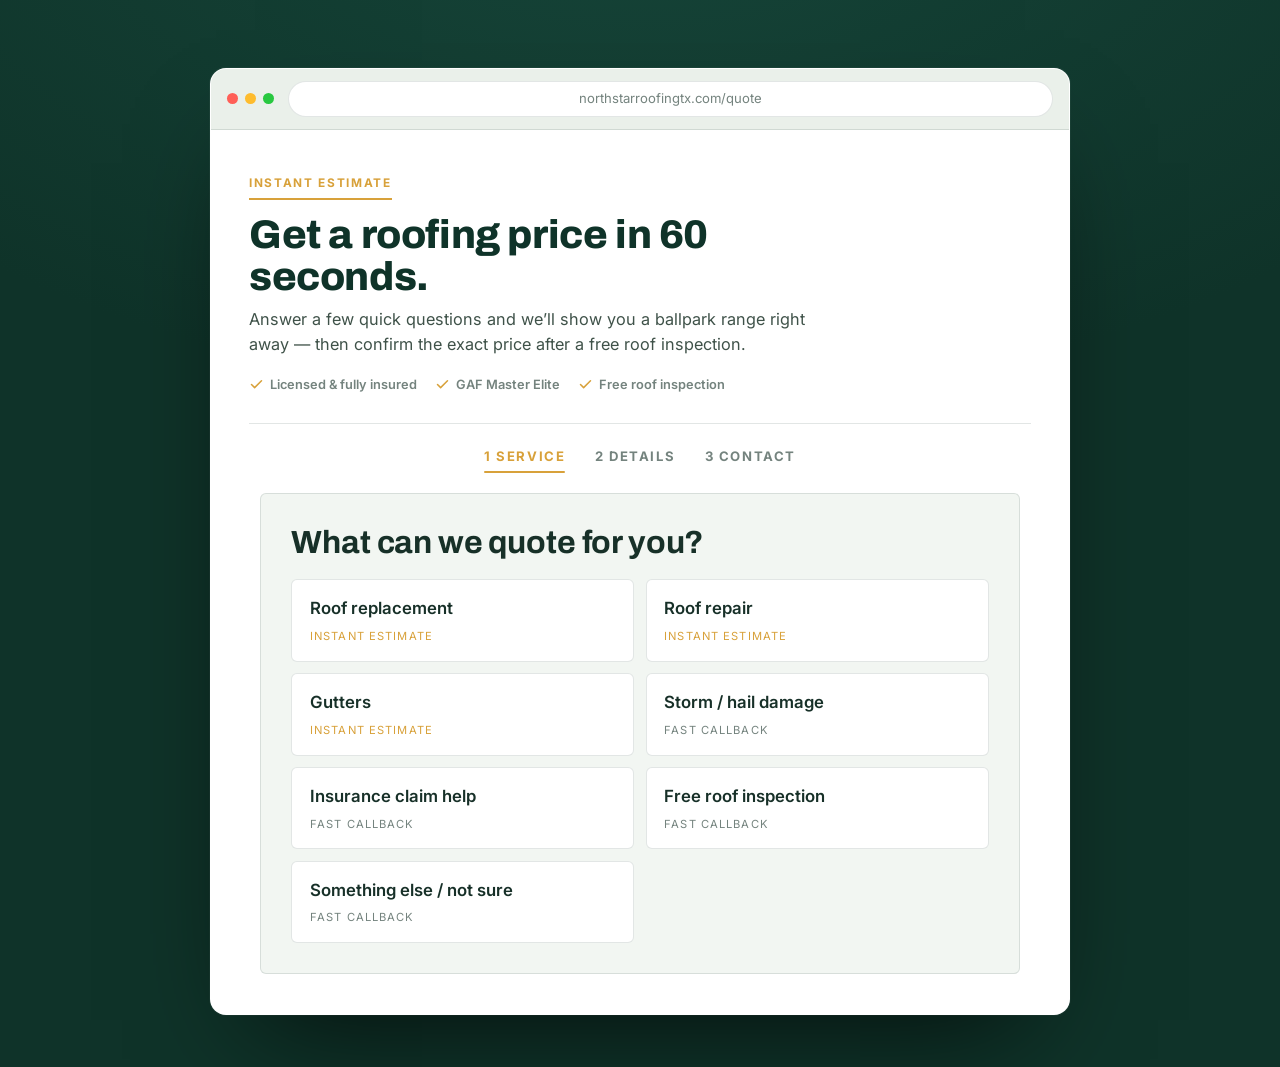
==== commit 31e151d4: "Redesign embed as browser-window mockup (helloc5-style), roofing brand Add browser chrome (dots + UR" ====
--- a/index.html
+++ b/index.html
@@ -3,26 +3,85 @@
 <head>
   <meta charset="UTF-8" />
   <meta name="viewport" content="width=device-width, initial-scale=1" />
-  <title>Instant Roofing Quote</title>
+  <title>Instant Roofing Quote — North Star Roofing &amp; Restoration</title>
   <link rel="preconnect" href="https://fonts.googleapis.com" />
   <link rel="preconnect" href="https://fonts.gstatic.com" crossorigin />
   <link href="https://fonts.googleapis.com/css2?family=Archivo:wght@500;600;700;800&family=Inter:wght@300;400;500;600&family=Montserrat:wght@500;700&display=swap" rel="stylesheet" />
   <link rel="stylesheet" href="styles/main.css?v=2721279b" />
   <style>
-    /* Embed mode: strip page chrome so only the quote tool shows */
-    html, body { margin:0; background:transparent; }
-    .wc-section--quote { padding: 20px 0; background:transparent; }
-    .wc-wrap { max-width: 760px; }
+    html, body { margin:0; }
+    body {
+      font-family: 'Inter', system-ui, sans-serif;
+      background: #0f3329;
+      background-image: radial-gradient(125% 85% at 50% -15%, #16463a 0%, #0f3329 62%);
+      min-height: 100vh;
+      padding: clamp(34px, 6vw, 68px) 16px clamp(28px, 5vw, 52px);
+      box-sizing: border-box;
+    }
+    /* ---- Browser-window mockup (matches the helloc5 inspiration, roofing brand) ---- */
+    .rq-browser {
+      max-width: 860px; margin: 0 auto; background: #fff;
+      border-radius: 16px; overflow: hidden;
+      border: 1px solid rgba(255,255,255,.10);
+      box-shadow: 0 50px 110px -45px rgba(0,0,0,.75), 0 0 0 1px rgba(255,255,255,.04);
+    }
+    .rq-bar { display:flex; align-items:center; gap:14px; padding:12px 16px; background:#eaf0ea; border-bottom:1px solid var(--wc-line); }
+    .rq-dots { display:inline-flex; gap:7px; flex-shrink:0; }
+    .rq-dots i { width:11px; height:11px; border-radius:50%; display:inline-block; }
+    .rq-dots i:nth-child(1){background:#ff5f57} .rq-dots i:nth-child(2){background:#febc2e} .rq-dots i:nth-child(3){background:#28c840}
+    .rq-url { flex:1; text-align:center; font-size:.82rem; color:var(--wc-muted);
+               background:#fff; border:1px solid var(--wc-line); border-radius:999px;
+               padding:6px 14px; white-space:nowrap; overflow:hidden; text-overflow:ellipsis; }
+    .rq-body { padding: clamp(22px,4vw,38px) clamp(20px,4vw,38px) clamp(26px,5vw,40px); }
+    .rq-head { max-width: 600px; }
+    .rq-eyebrow { display:inline-block; font-size:.74rem; font-weight:700; letter-spacing:.14em;
+                   text-transform:uppercase; color:var(--wc-accent); border-bottom:2px solid var(--wc-accent);
+                   padding-bottom:.3rem; margin:0 0 .85rem; }
+    .rq-h { font-family: var(--wc-ff-display); font-weight:800; letter-spacing:-.01em; line-height:1.05;
+             font-size: clamp(1.75rem, 3.6vw, 2.5rem); color: var(--wc-dark); margin:0 0 .6rem; }
+    .rq-sub { color:#3f5249; font-size:1.02rem; line-height:1.5; margin:0 0 1.1rem; }
+    .rq-trust { display:flex; flex-wrap:wrap; gap:.55rem 1.1rem; margin:0; padding:0;
+                 font-size:.8rem; font-weight:600; color:var(--wc-muted); }
+    .rq-trust span { display:inline-flex; align-items:center; gap:.4rem; }
+    .rq-trust svg { width:15px; height:15px; color:var(--wc-accent); flex-shrink:0; }
+    .rq-rule { height:1px; background:var(--wc-line); margin: clamp(20px,3.5vw,28px) 0 clamp(16px,3vw,22px); }
+    /* Tool sits directly on white now — strip the section's own frame */
+    .wc-section--quote { padding:0; background:transparent; }
+    .wc-section--quote .wc-wrap { max-width:none; padding:0; }
+    /* Step indicator: bolder + pop */
+    .wc-q__steps { font-size:.82rem; font-weight:700; gap:1.85rem; }
+    .wc-q__steps span { position:relative; padding-bottom:6px; }
+    .wc-q__steps span.on { color:var(--wc-accent); }
+    .wc-q__steps span.on::after { content:""; position:absolute; left:0; right:0; bottom:0; height:2px; background:var(--wc-accent); border-radius:2px; }
   </style>
 </head>
 <body>
-  <section class="wc-section wc-section--quote">
-    <div class="wc-wrap">
-      <div id="wcQuote" class="wc-quote" data-disclaimer="Estimate only — final price confirmed after a free roof inspection. Storm/hail and insurance work is quoted separately.">
-        <noscript><p>Please enable JavaScript to use the instant quote tool.</p></noscript>
+  <div class="rq-browser">
+    <div class="rq-bar">
+      <span class="rq-dots"><i></i><i></i><i></i></span>
+      <span class="rq-url">northstarroofingtx.com/quote</span>
+    </div>
+    <div class="rq-body">
+      <div class="rq-head">
+        <span class="rq-eyebrow">Instant Estimate</span>
+        <h1 class="rq-h">Get a roofing price in 60 seconds.</h1>
+        <p class="rq-sub">Answer a few quick questions and we&rsquo;ll show you a ballpark range right away — then confirm the exact price after a free roof inspection.</p>
+        <div class="rq-trust">
+          <span><svg viewBox="0 0 24 24" fill="none" stroke="currentColor" stroke-width="2.4" stroke-linecap="round" stroke-linejoin="round"><polyline points="20 6 9 17 4 12"/></svg> Licensed &amp; fully insured</span>
+          <span><svg viewBox="0 0 24 24" fill="none" stroke="currentColor" stroke-width="2.4" stroke-linecap="round" stroke-linejoin="round"><polyline points="20 6 9 17 4 12"/></svg> GAF Master Elite</span>
+          <span><svg viewBox="0 0 24 24" fill="none" stroke="currentColor" stroke-width="2.4" stroke-linecap="round" stroke-linejoin="round"><polyline points="20 6 9 17 4 12"/></svg> Free roof inspection</span>
+        </div>
       </div>
+      <div class="rq-rule"></div>
+      <section class="wc-section wc-section--quote">
+        <div class="wc-wrap">
+          <div id="wcQuote" class="wc-quote" data-disclaimer="Estimate only — final price confirmed after a free roof inspection. Storm/hail and insurance work is quoted separately.">
+            <noscript><p>Please enable JavaScript to use the instant quote tool.</p></noscript>
+          </div>
+        </div>
+      </section>
     </div>
-  </section>
+  </div>
   <script>window.QUOTE_CONFIG = {"business": "North Star Roofing & Restoration", "ajax": "", "domain": "northstarroofingtx.com", "phone": "(972) 555-0184", "phoneRaw": "+19725550184", "spread": 0.18, "roundTo": 100, "disclaimer": "Estimate only \u2014 final price confirmed after a free roof inspection. Storm/hail and insurance work is quoted separately.", "instant": [{"key": "replacement", "name": "Roof replacement", "base": 0, "fields": [{"key": "size", "label": "Roof size", "type": "select", "options": [{"value": "small", "label": "Small home (~1,500 sq ft)", "base": 9000}, {"value": "medium", "label": "Average home (~2,000 sq ft)", "base": 12000}, {"value": "large", "label": "Large home (~2,800 sq ft)", "base": 17000}, {"value": "xl", "label": "Extra-large (3,500+ sq ft)", "base": 22000}]}, {"key": "material", "label": "Shingle / material", "type": "select", "options": [{"value": "three_tab", "label": "3-tab asphalt shingle", "mult": 0.85}, {"value": "architectural", "label": "Architectural / dimensional shingle", "mult": 1.0}, {"value": "impact", "label": "Impact-resistant (Class 4)", "mult": 1.2}, {"value": "metal", "label": "Standing-seam metal", "mult": 1.95}]}, {"key": "stories", "label": "Stories", "type": "select", "options": [{"value": "one", "label": "Single-story", "mult": 1.0}, {"value": "two", "label": "Two-story", "mult": 1.12}]}, {"key": "pitch", "label": "Roof pitch / complexity", "type": "select", "options": [{"value": "standard", "label": "Standard pitch", "mult": 1.0}, {"value": "steep", "label": "Steep or cut-up roof", "mult": 1.18}]}]}, {"key": "repair", "name": "Roof repair", "base": 0, "fields": [{"key": "scope", "label": "What needs repair?", "type": "select", "options": [{"value": "minor", "label": "Minor leak / a few shingles", "base": 450}, {"value": "moderate", "label": "Section repair, flashing or vent", "base": 1200}, {"value": "major", "label": "Multiple areas / large section", "base": 3000}]}, {"key": "material", "label": "Roof type", "type": "select", "options": [{"value": "shingle", "label": "Asphalt shingle", "mult": 1.0}, {"value": "tile", "label": "Tile", "mult": 1.45}, {"value": "metal", "label": "Metal", "mult": 1.35}, {"value": "flat", "label": "Flat / low-slope", "mult": 1.25}]}]}, {"key": "gutters", "name": "Gutters", "base": 0, "fields": [{"key": "size", "label": "Home size", "type": "select", "options": [{"value": "small", "label": "Single-story (~150 ft)", "base": 1500}, {"value": "medium", "label": "Two-story / larger (~220 ft)", "base": 2400}, {"value": "large", "label": "Large / complex (~300 ft)", "base": 3400}]}, {"key": "type", "label": "Gutter type", "type": "select", "options": [{"value": "seamless5", "label": "Seamless aluminum 5\"", "mult": 1.0}, {"value": "oversized6", "label": "Oversized 6\"", "mult": 1.3}, {"value": "guards", "label": "With gutter guards", "mult": 1.7}]}]}], "intake": [{"key": "storm", "name": "Storm / hail damage", "fields": []}, {"key": "insurance", "name": "Insurance claim help", "fields": []}, {"key": "inspection", "name": "Free roof inspection", "fields": []}, {"key": "other", "name": "Something else / not sure", "fields": []}]};</script>
   <script src="scripts/quote.js"></script>
 </body>
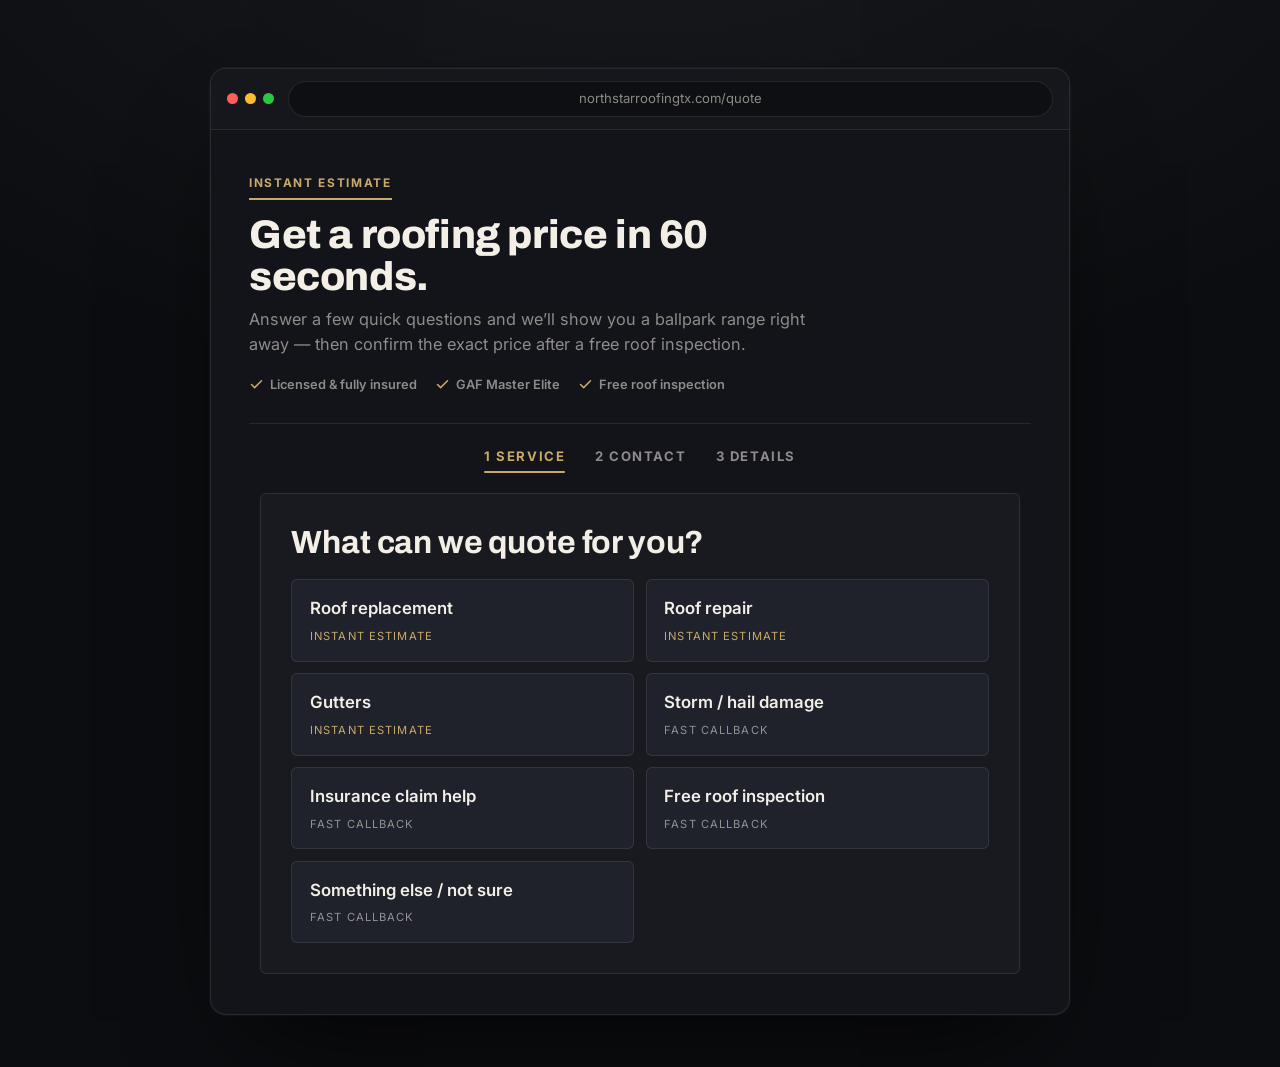
==== commit 0a896df5: "Premium dark palette: Obsidian & Brass Retheme the embed to charcoal-black + brass/champagne via CSS" ====
--- a/index.html
+++ b/index.html
@@ -9,47 +9,37 @@
   <link href="https://fonts.googleapis.com/css2?family=Archivo:wght@500;600;700;800&family=Inter:wght@300;400;500;600&family=Montserrat:wght@500;700&display=swap" rel="stylesheet" />
   <link rel="stylesheet" href="styles/main.css?v=2721279b" />
   <style>
+    /* ---- Premium palette: Obsidian & Brass (dark) ---- */
+    :root{ --pg:#0c0d10; --frame:#131419; --bar:#16171c; --urlbg:#0e0f12;
+      --wc-bg:#1f222a; --wc-cream:#181a20; --wc-text:#f3efe7; --wc-muted:rgba(243,239,231,0.55);
+      --wc-line:rgba(255,255,255,0.09); --wc-accent:#c9a96a; --wc-on-accent:#15140f; --wc-dark:#f3efe7; }
     html, body { margin:0; }
-    body {
-      font-family: 'Inter', system-ui, sans-serif;
-      background: #0f3329;
-      background-image: radial-gradient(125% 85% at 50% -15%, #16463a 0%, #0f3329 62%);
-      min-height: 100vh;
-      padding: clamp(34px, 6vw, 68px) 16px clamp(28px, 5vw, 52px);
-      box-sizing: border-box;
-    }
-    /* ---- Browser-window mockup (matches the helloc5 inspiration, roofing brand) ---- */
-    .rq-browser {
-      max-width: 860px; margin: 0 auto; background: #fff;
-      border-radius: 16px; overflow: hidden;
-      border: 1px solid rgba(255,255,255,.10);
-      box-shadow: 0 50px 110px -45px rgba(0,0,0,.75), 0 0 0 1px rgba(255,255,255,.04);
-    }
-    .rq-bar { display:flex; align-items:center; gap:14px; padding:12px 16px; background:#eaf0ea; border-bottom:1px solid var(--wc-line); }
+    body { font-family:'Inter',system-ui,sans-serif; background:var(--pg);
+      background-image:radial-gradient(125% 85% at 50% -15%,#191a1f 0%,var(--pg) 62%);
+      min-height:100vh; padding:clamp(34px,6vw,68px) 16px clamp(28px,5vw,52px); box-sizing:border-box; }
+    .rq-browser { max-width:860px; margin:0 auto; background:var(--frame); border-radius:16px; overflow:hidden;
+      border:1px solid var(--wc-line); box-shadow:0 50px 110px -45px rgba(0,0,0,.85),0 0 0 1px rgba(255,255,255,.04); }
+    .rq-bar { display:flex; align-items:center; gap:14px; padding:12px 16px; background:var(--bar); border-bottom:1px solid var(--wc-line); }
     .rq-dots { display:inline-flex; gap:7px; flex-shrink:0; }
     .rq-dots i { width:11px; height:11px; border-radius:50%; display:inline-block; }
     .rq-dots i:nth-child(1){background:#ff5f57} .rq-dots i:nth-child(2){background:#febc2e} .rq-dots i:nth-child(3){background:#28c840}
-    .rq-url { flex:1; text-align:center; font-size:.82rem; color:var(--wc-muted);
-               background:#fff; border:1px solid var(--wc-line); border-radius:999px;
-               padding:6px 14px; white-space:nowrap; overflow:hidden; text-overflow:ellipsis; }
-    .rq-body { padding: clamp(22px,4vw,38px) clamp(20px,4vw,38px) clamp(26px,5vw,40px); }
-    .rq-head { max-width: 600px; }
-    .rq-eyebrow { display:inline-block; font-size:.74rem; font-weight:700; letter-spacing:.14em;
-                   text-transform:uppercase; color:var(--wc-accent); border-bottom:2px solid var(--wc-accent);
-                   padding-bottom:.3rem; margin:0 0 .85rem; }
-    .rq-h { font-family: var(--wc-ff-display); font-weight:800; letter-spacing:-.01em; line-height:1.05;
-             font-size: clamp(1.75rem, 3.6vw, 2.5rem); color: var(--wc-dark); margin:0 0 .6rem; }
-    .rq-sub { color:#3f5249; font-size:1.02rem; line-height:1.5; margin:0 0 1.1rem; }
-    .rq-trust { display:flex; flex-wrap:wrap; gap:.55rem 1.1rem; margin:0; padding:0;
-                 font-size:.8rem; font-weight:600; color:var(--wc-muted); }
+    .rq-url { flex:1; text-align:center; font-size:.82rem; color:var(--wc-muted); background:var(--urlbg);
+      border:1px solid var(--wc-line); border-radius:999px; padding:6px 14px; white-space:nowrap; overflow:hidden; text-overflow:ellipsis; }
+    .rq-body { padding:clamp(22px,4vw,38px) clamp(20px,4vw,38px) clamp(26px,5vw,40px); }
+    .rq-head { max-width:600px; }
+    .rq-eyebrow { display:inline-block; font-size:.74rem; font-weight:700; letter-spacing:.14em; text-transform:uppercase;
+      color:var(--wc-accent); border-bottom:2px solid var(--wc-accent); padding-bottom:.3rem; margin:0 0 .85rem; }
+    .rq-h { font-family:var(--wc-ff-display); font-weight:800; letter-spacing:-.01em; line-height:1.05;
+      font-size:clamp(1.75rem,3.6vw,2.5rem); color:var(--wc-text); margin:0 0 .6rem; }
+    .rq-sub { color:var(--wc-muted); font-size:1.02rem; line-height:1.5; margin:0 0 1.1rem; }
+    .rq-trust { display:flex; flex-wrap:wrap; gap:.55rem 1.1rem; margin:0; font-size:.8rem; font-weight:600; color:var(--wc-muted); }
     .rq-trust span { display:inline-flex; align-items:center; gap:.4rem; }
     .rq-trust svg { width:15px; height:15px; color:var(--wc-accent); flex-shrink:0; }
-    .rq-rule { height:1px; background:var(--wc-line); margin: clamp(20px,3.5vw,28px) 0 clamp(16px,3vw,22px); }
-    /* Tool sits directly on white now — strip the section's own frame */
+    .rq-rule { height:1px; background:var(--wc-line); margin:clamp(20px,3.5vw,28px) 0 clamp(16px,3vw,22px); }
     .wc-section--quote { padding:0; background:transparent; }
     .wc-section--quote .wc-wrap { max-width:none; padding:0; }
-    /* Step indicator: bolder + pop */
-    .wc-q__steps { font-size:.82rem; font-weight:700; gap:1.85rem; }
+    .wc-h2, .wc-q__field span, .wc-q__svc-name { color:var(--wc-text); }
+    .wc-q__steps { font-size:.82rem; font-weight:700; gap:1.85rem; color:var(--wc-muted); }
     .wc-q__steps span { position:relative; padding-bottom:6px; }
     .wc-q__steps span.on { color:var(--wc-accent); }
     .wc-q__steps span.on::after { content:""; position:absolute; left:0; right:0; bottom:0; height:2px; background:var(--wc-accent); border-radius:2px; }
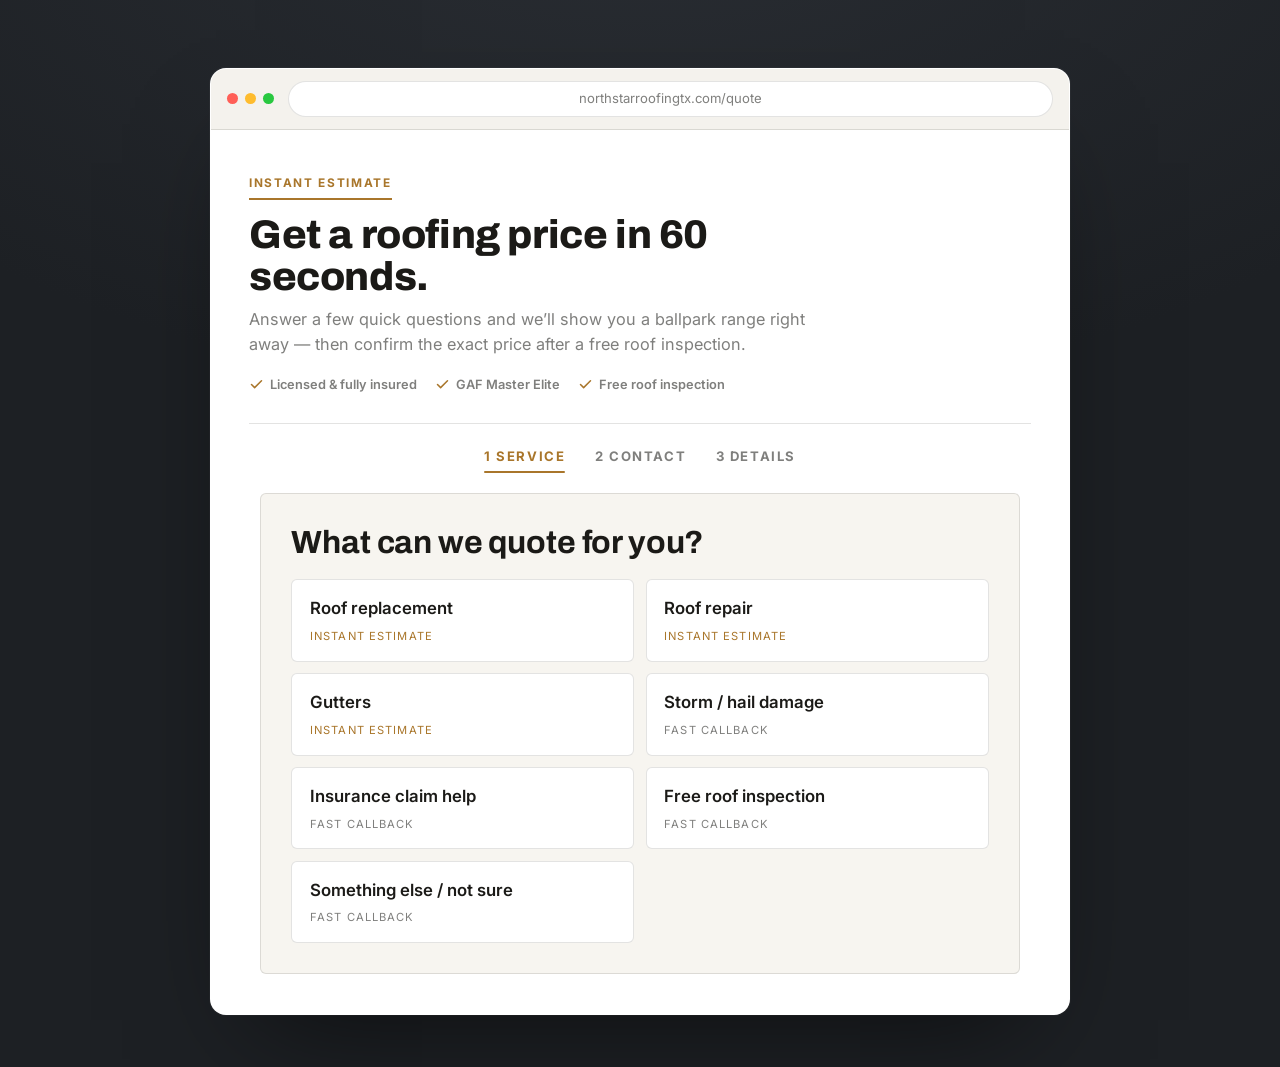
==== commit 29a13bd3: "Palette: light card on soft charcoal surround (premium, less heavy) White card + warm cream panel + " ====
--- a/index.html
+++ b/index.html
@@ -9,16 +9,16 @@
   <link href="https://fonts.googleapis.com/css2?family=Archivo:wght@500;600;700;800&family=Inter:wght@300;400;500;600&family=Montserrat:wght@500;700&display=swap" rel="stylesheet" />
   <link rel="stylesheet" href="styles/main.css?v=2721279b" />
   <style>
-    /* ---- Premium palette: Obsidian & Brass (dark) ---- */
-    :root{ --pg:#0c0d10; --frame:#131419; --bar:#16171c; --urlbg:#0e0f12;
-      --wc-bg:#1f222a; --wc-cream:#181a20; --wc-text:#f3efe7; --wc-muted:rgba(243,239,231,0.55);
-      --wc-line:rgba(255,255,255,0.09); --wc-accent:#c9a96a; --wc-on-accent:#15140f; --wc-dark:#f3efe7; }
+    /* ---- Premium palette: light card floating on a soft charcoal surround ---- */
+    :root{ --pg:#1d2024; --frame:#ffffff; --fbord:rgba(255,255,255,0.10); --bar:#f4f2ed; --urlbg:#ffffff;
+      --wc-bg:#ffffff; --wc-cream:#f7f5f0; --wc-text:#1b1a17; --wc-muted:rgba(27,26,23,0.56);
+      --wc-line:rgba(27,26,23,0.12); --wc-accent:#a9762b; --wc-on-accent:#ffffff; --wc-dark:#1b1a17; }
     html, body { margin:0; }
     body { font-family:'Inter',system-ui,sans-serif; background:var(--pg);
-      background-image:radial-gradient(125% 85% at 50% -15%,#191a1f 0%,var(--pg) 62%);
+      background-image:radial-gradient(125% 85% at 50% -15%,#2a2e34 0%,var(--pg) 62%);
       min-height:100vh; padding:clamp(34px,6vw,68px) 16px clamp(28px,5vw,52px); box-sizing:border-box; }
     .rq-browser { max-width:860px; margin:0 auto; background:var(--frame); border-radius:16px; overflow:hidden;
-      border:1px solid var(--wc-line); box-shadow:0 50px 110px -45px rgba(0,0,0,.85),0 0 0 1px rgba(255,255,255,.04); }
+      border:1px solid var(--fbord); box-shadow:0 50px 110px -45px rgba(0,0,0,.6),0 0 0 1px rgba(255,255,255,.03); }
     .rq-bar { display:flex; align-items:center; gap:14px; padding:12px 16px; background:var(--bar); border-bottom:1px solid var(--wc-line); }
     .rq-dots { display:inline-flex; gap:7px; flex-shrink:0; }
     .rq-dots i { width:11px; height:11px; border-radius:50%; display:inline-block; }
@@ -43,6 +43,9 @@
     .wc-q__steps span { position:relative; padding-bottom:6px; }
     .wc-q__steps span.on { color:var(--wc-accent); }
     .wc-q__steps span.on::after { content:""; position:absolute; left:0; right:0; bottom:0; height:2px; background:var(--wc-accent); border-radius:2px; }
+    /* outline button ships white (for dark themes) — make it dark on this light card */
+    .wc-btn--outline { color:var(--wc-text); border-color:var(--wc-line); }
+    .wc-btn--outline:hover { border-color:var(--wc-text); }
   </style>
 </head>
 <body>
